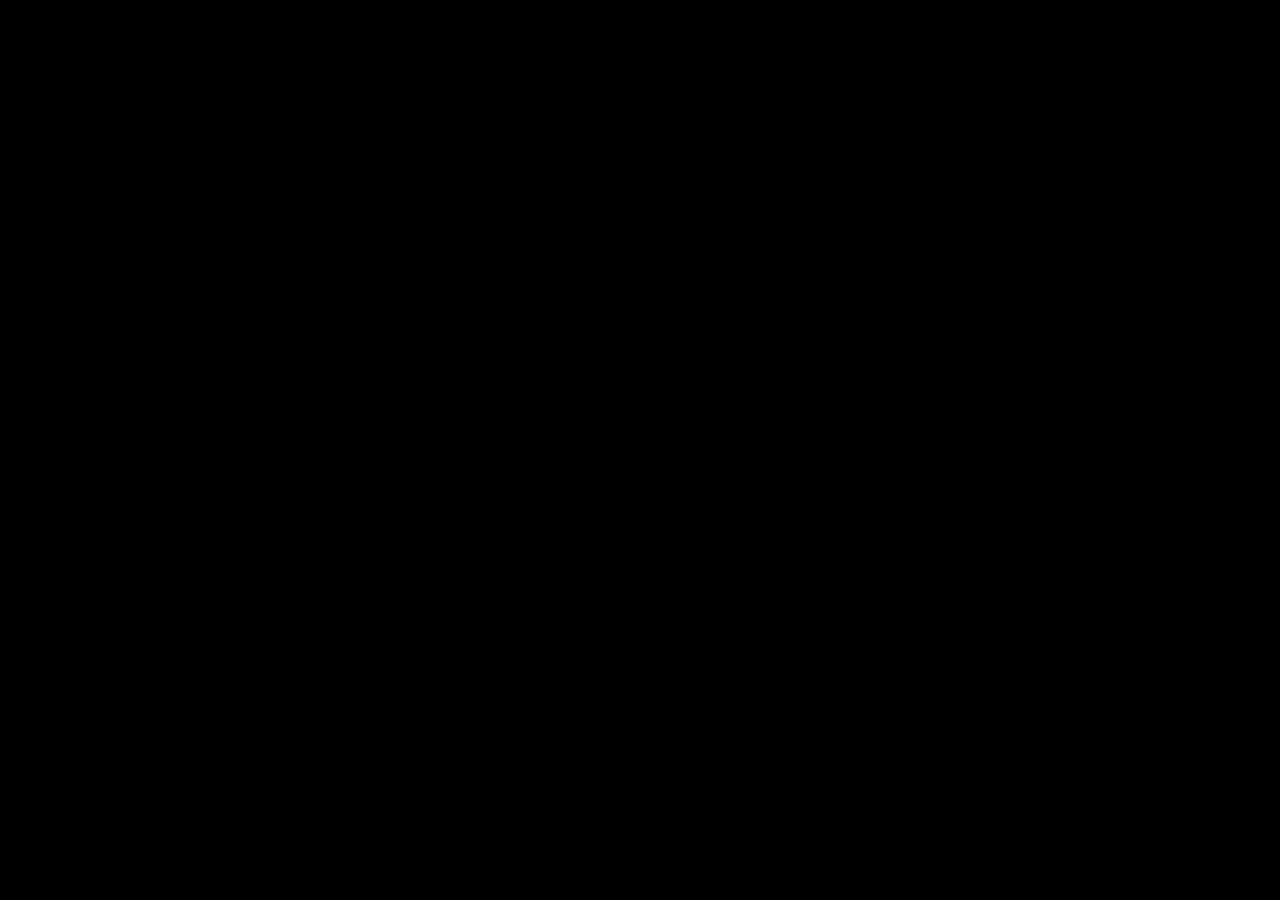
==== animals.html @ 58daccfc "multi platform filesplit test" ====
<!DOCTYPE html>
<html lang="ru">

<head>
  <meta charset="UTF-8" />
  <meta name="viewport" content="width=device-width, initial-scale=1.0" />
  <meta http-equiv="X-UA-Compatible" content="ie=edge">
  <meta name="description" content="ADD HERE!!!">
  <!--TODO WATCH UP, REMOVE COMMENT WHEN FIXED -->
  <meta name="keywords" content="Yandex, Practicum, Web, HTML5, CSS">
  <!--TODO WATCH UP, REMOVE COMMENT WHEN FIXED -->
  <meta name="author" content="Дмитрий Фадеев">
  <!--TODO WATCH UP, REMOVE COMMENT WHEN FIXED -->
  <title>HERE!!!</title>
  <!--TODO WATCH UP, REMOVE COMMENT WHEN FIXED -->
  <link rel="icon" href="favicon.ico">
  <!--TODO WATCH UP, add correct favicon -->
  <link rel="stylesheet" href="pages/index.css">
</head>

<body class="page">


</body>
</html>
---- pages/index.css ----
﻿@import url(../vendor/normalize.css);

@import url(../blocks/root/root.css);
@import url(../blocks/page/page.css);
@import url(../blocks/header/header.css);
@import url(../blocks/header/__letter/header__letter.css);
@import url(../blocks/content/content.css);
@import url(../blocks/instructions/instructions.css);
@import url(../blocks/field/field.css);
@import url(../blocks/field/__line/field__line.css);
@import url(../blocks/field/__letter/field__letter.css);
@import url(../blocks/keyboard/keyboard.css);
@import url(../blocks/keyboard/__line/keyboard__line.css);
@import url(../blocks/keyboard/__button/keyboard__button.css);
@import url(../blocks/keyboard/__button/_big/keyboard__button_big.css);
@import url(../blocks/letter/_type/letter_type_wrong.css);
@import url(../blocks/letter/_type/letter_type_misposition.css);
@import url(../blocks/letter/_type/letter_type_right.css);
@import url(../blocks/footer/footer.css);
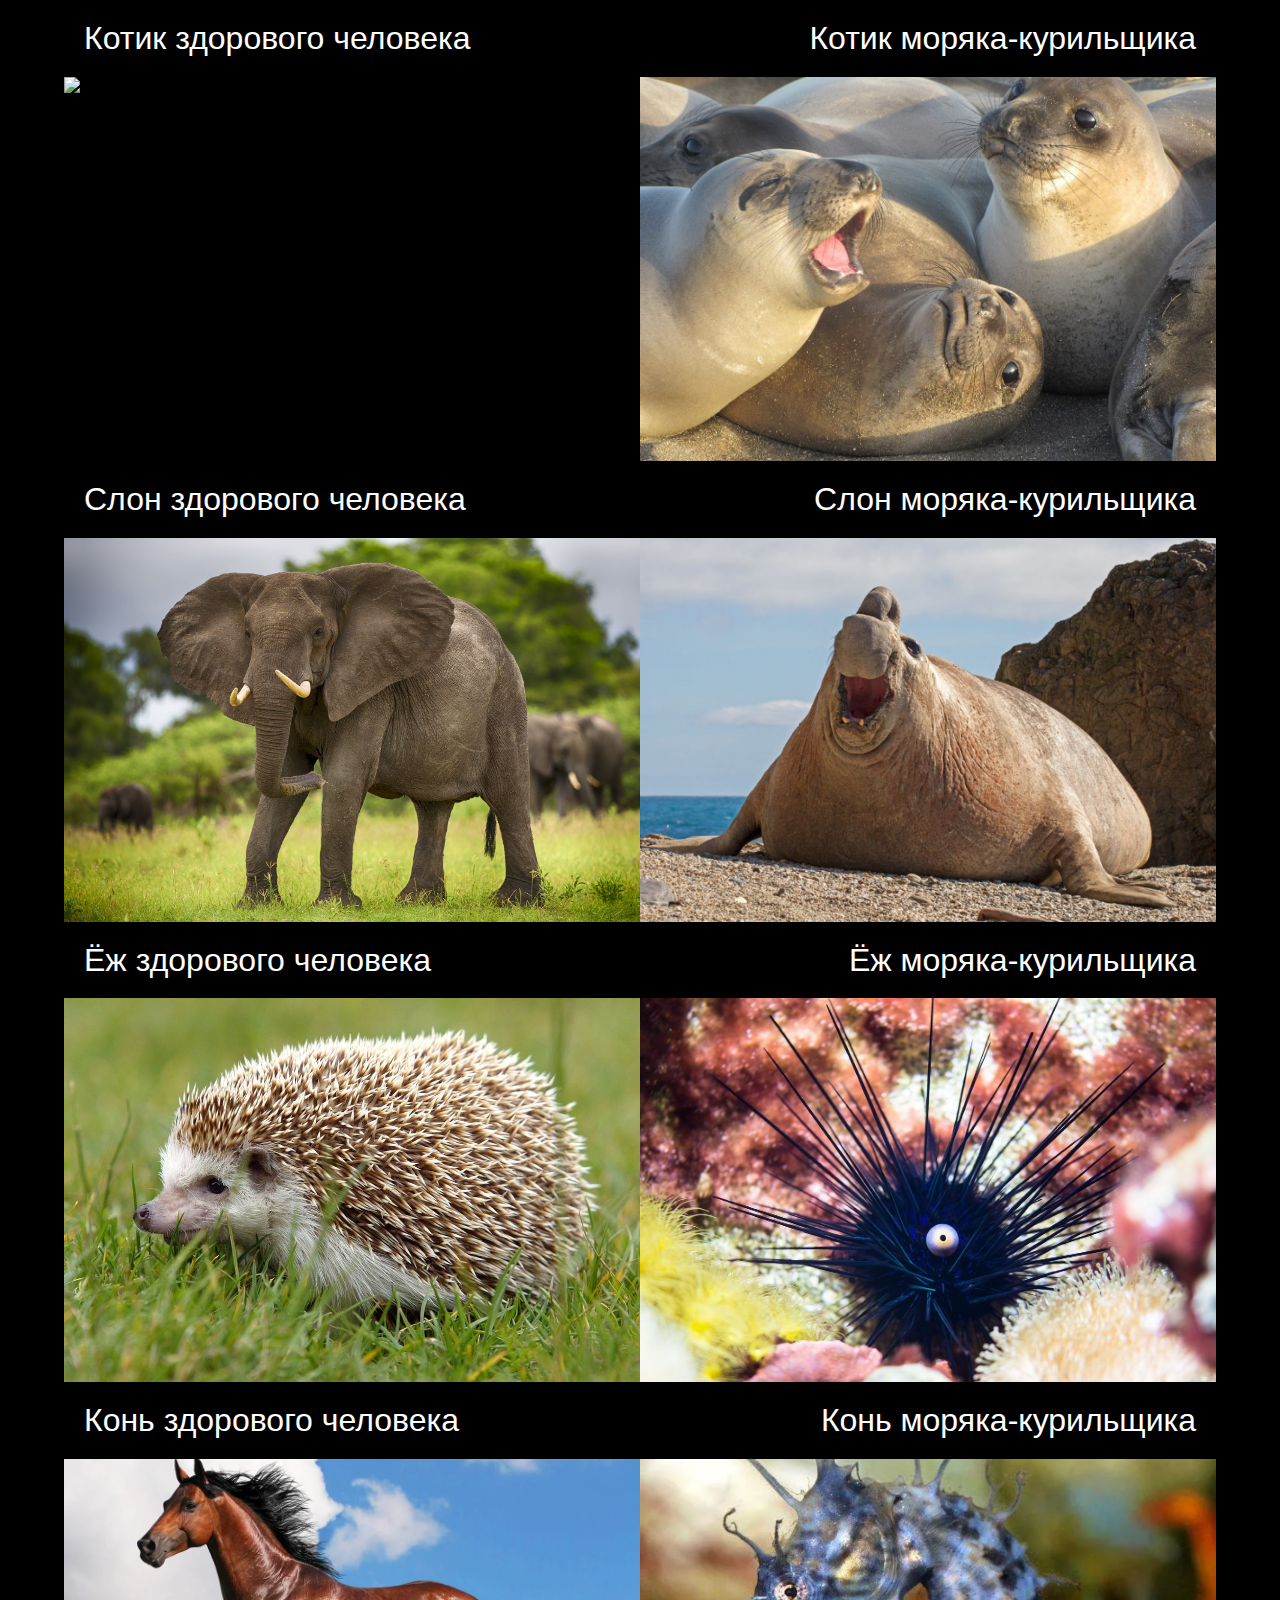
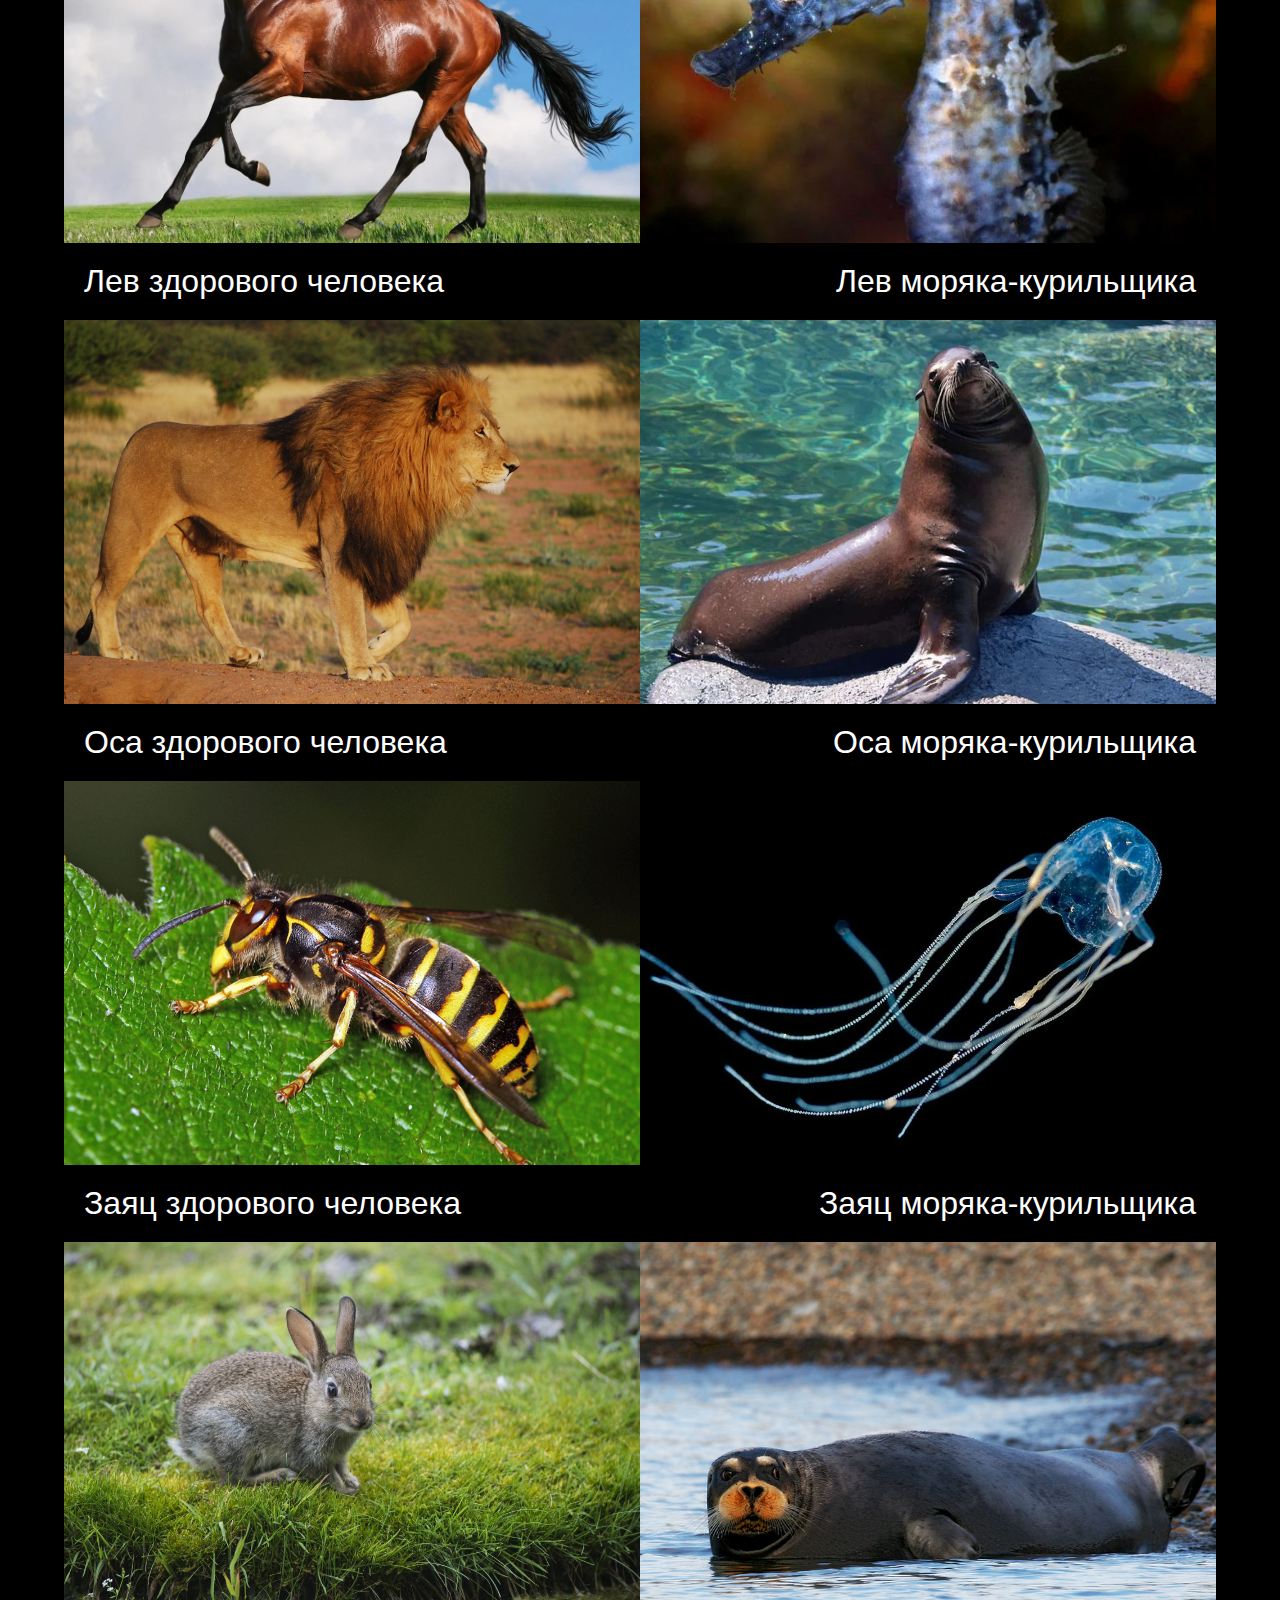
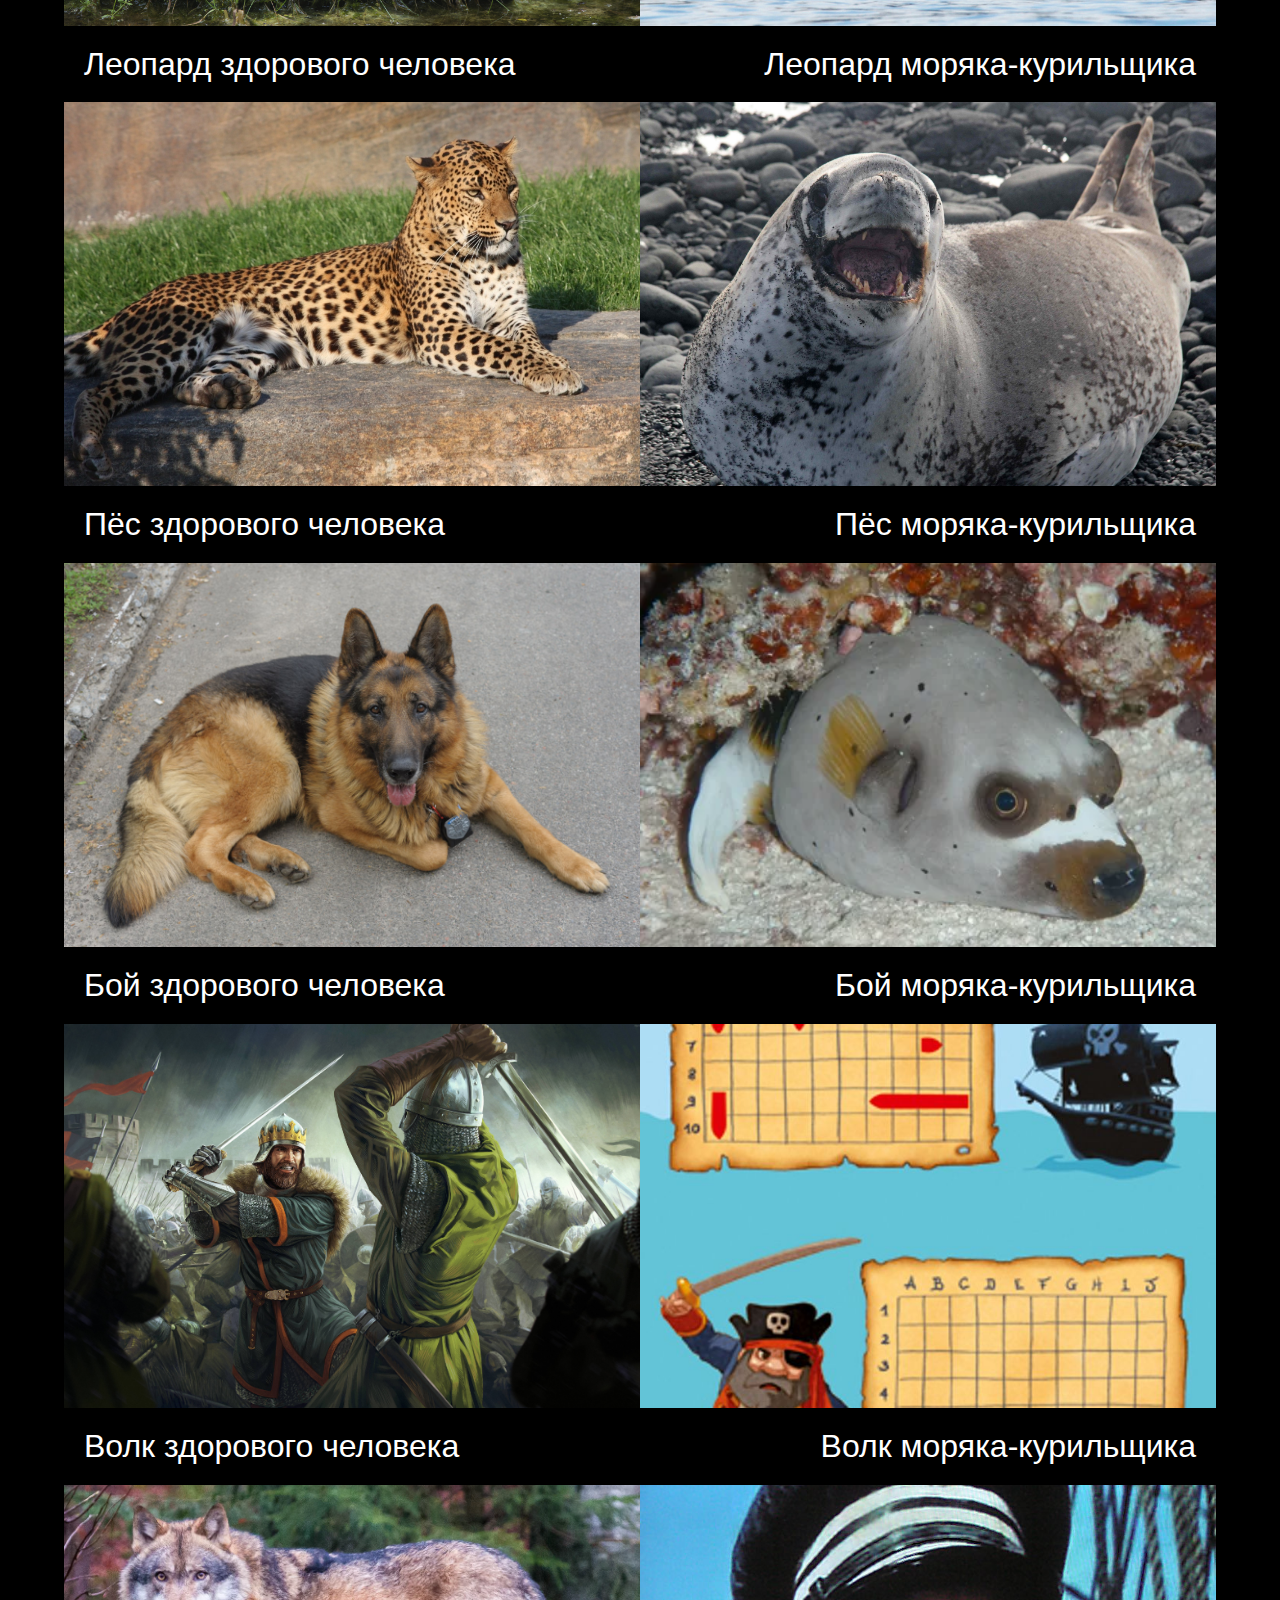
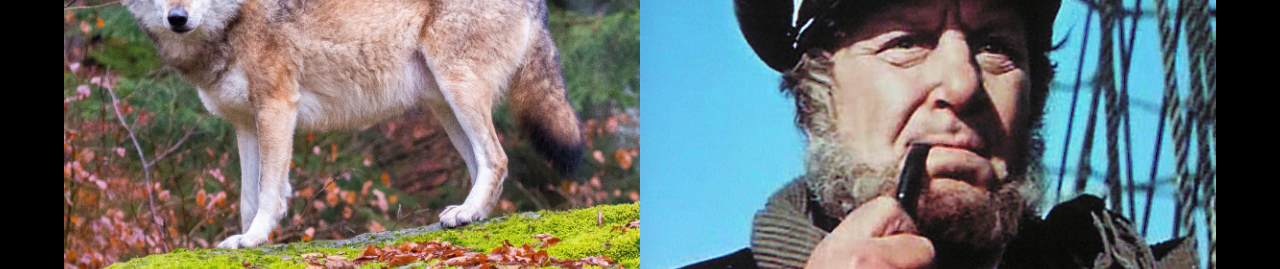
==== commit 35a39cec: "animals" ====
--- a/animals.html
+++ b/animals.html
@@ -1,25 +1,41 @@
 <!DOCTYPE html>
-<html lang="ru">
+<html lang="ru" class="root">
 
 <head>
   <meta charset="UTF-8" />
   <meta name="viewport" content="width=device-width, initial-scale=1.0" />
   <meta http-equiv="X-UA-Compatible" content="ie=edge">
-  <meta name="description" content="ADD HERE!!!">
-  <!--TODO WATCH UP, REMOVE COMMENT WHEN FIXED -->
-  <meta name="keywords" content="Yandex, Practicum, Web, HTML5, CSS">
-  <!--TODO WATCH UP, REMOVE COMMENT WHEN FIXED -->
-  <meta name="author" content="Дмитрий Фадеев">
-  <!--TODO WATCH UP, REMOVE COMMENT WHEN FIXED -->
-  <title>HERE!!!</title>
-  <!--TODO WATCH UP, REMOVE COMMENT WHEN FIXED -->
+  <meta name="description" content="Животные моряка-курильщика">
+  <meta name="keywords" content="js sea animals">
+  <meta name="author" content="Argentum4k">
+  <title>Животные моряка-курильщика</title>
   <link rel="icon" href="favicon.ico">
-  <!--TODO WATCH UP, add correct favicon -->
-  <link rel="stylesheet" href="pages/index.css">
+  <link rel="stylesheet" href="pages/animals.css">
 </head>
 
 <body class="page">
+<section class="animals">
+<!--  <div class="pair">-->
+<!--      <p class="title title_normal">Котик здорового человека</p>-->
+<!--      <p class="title title_sea">Котик моряка-курильщика</p>-->
+<!--&lt;!&ndash;    <div class="img">&ndash;&gt;-->
+<!--      <img src="./images/animals/cat.jpg" alt="" class="img img_normal">-->
+<!--      <img src="./images/animals/sea_cat.jpg" alt="" class="img img_sea">-->
+<!--&lt;!&ndash;    </div>&ndash;&gt;-->
+<!--  </div>-->
+  </section>
+<template>
+  <div class="pair">
+    <p class="title title_normal"></p>
+    <p class="title title_sea"></p>
+    <!--    <div class="img">-->
+    <img src="" alt="" class="img img_normal">
+    <img src="" alt="" class="img img_sea">
+    <!--    </div>-->
+  </div>
 
+</template>
 
+<script src="./scripts/animals.js"></script>
 </body>
 </html>
--- a/pages/animals.css
+++ b/pages/animals.css
@@ -0,0 +1,12 @@
+﻿@import url(../vendor/normalize.css);
+
+@import url(../blocks/root/root.css);
+@import url(../blocks/page/page.css);
+@import url(../blocks/animals/animals.css);
+@import url(../blocks/pair/pair.css);
+@import url(../blocks/title/title.css);
+@import url(../blocks/title/_normal/title_normal.css);
+@import url(../blocks/title/_sea/title_sea.css);
+@import url(../blocks/img/img.css);
+@import url(../blocks/img/_normal/img_normal.css);
+@import url(../blocks/img/_sea/img_sea.css);
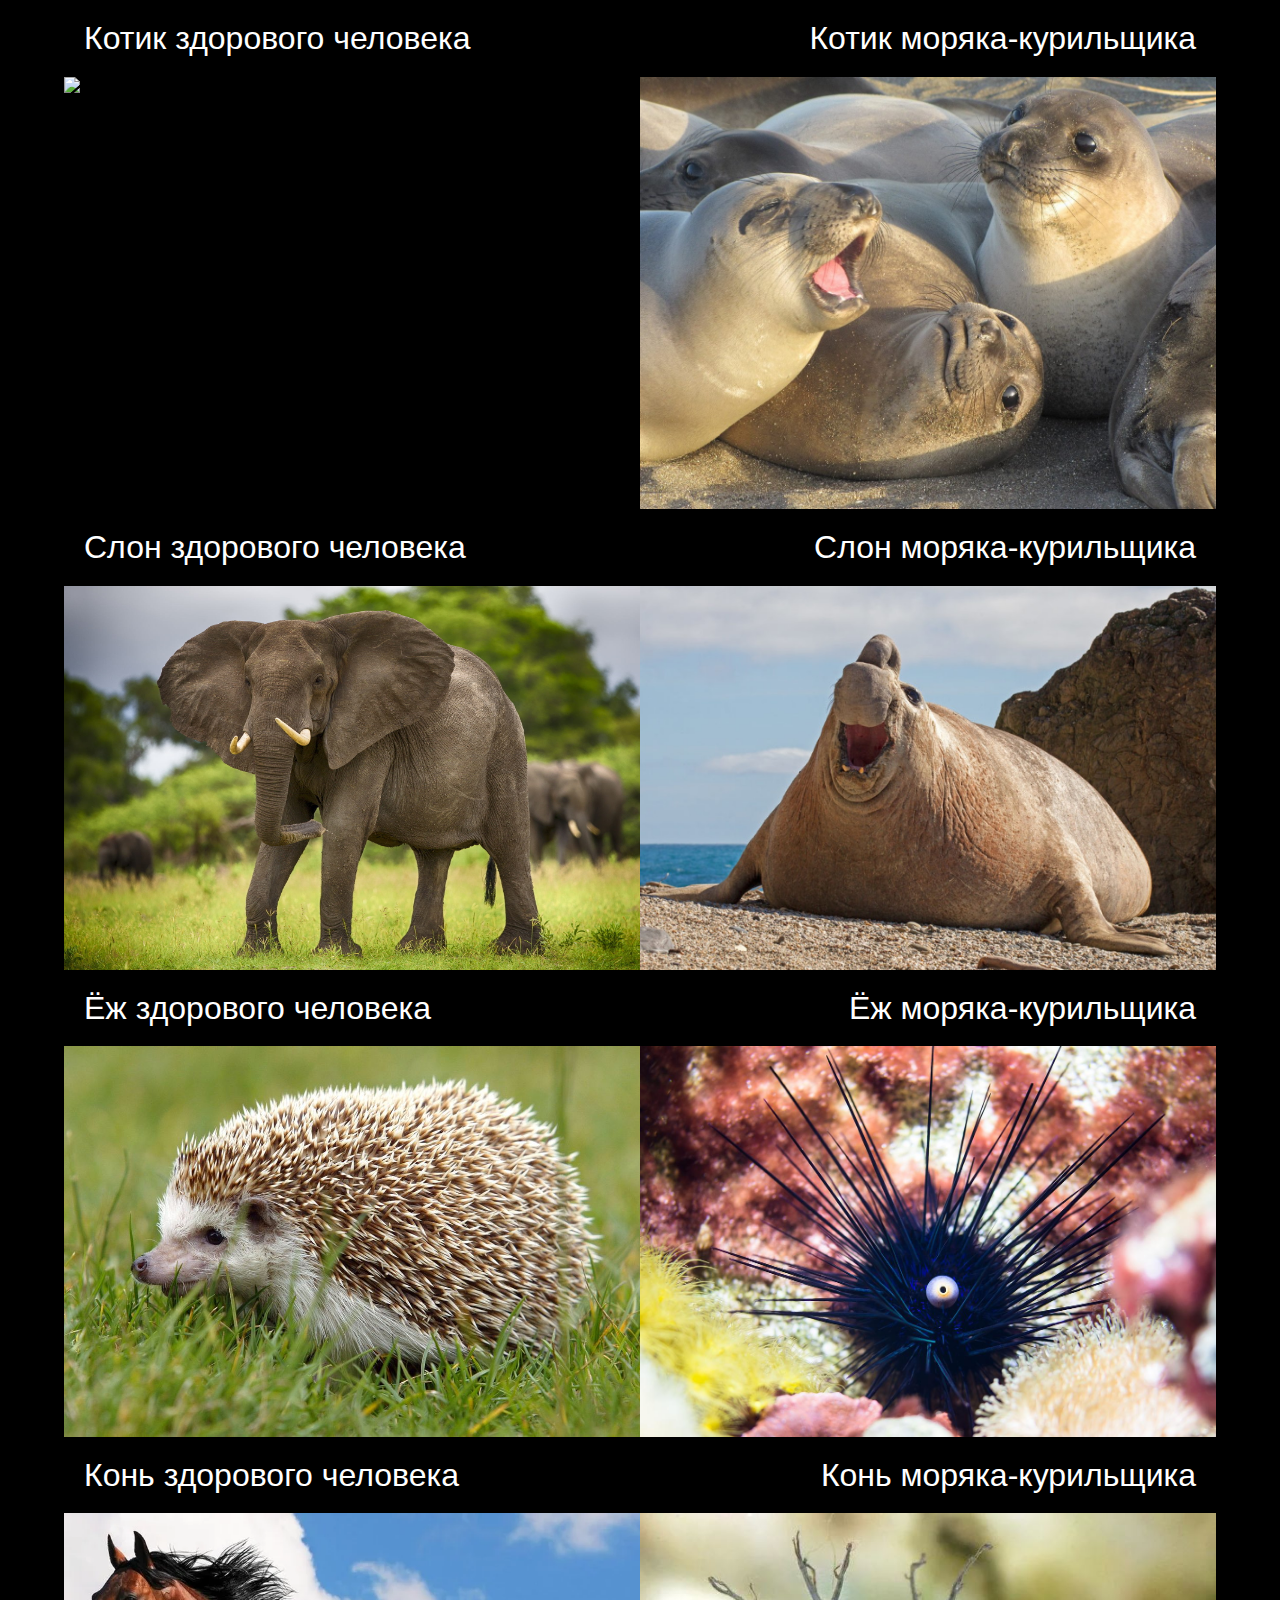
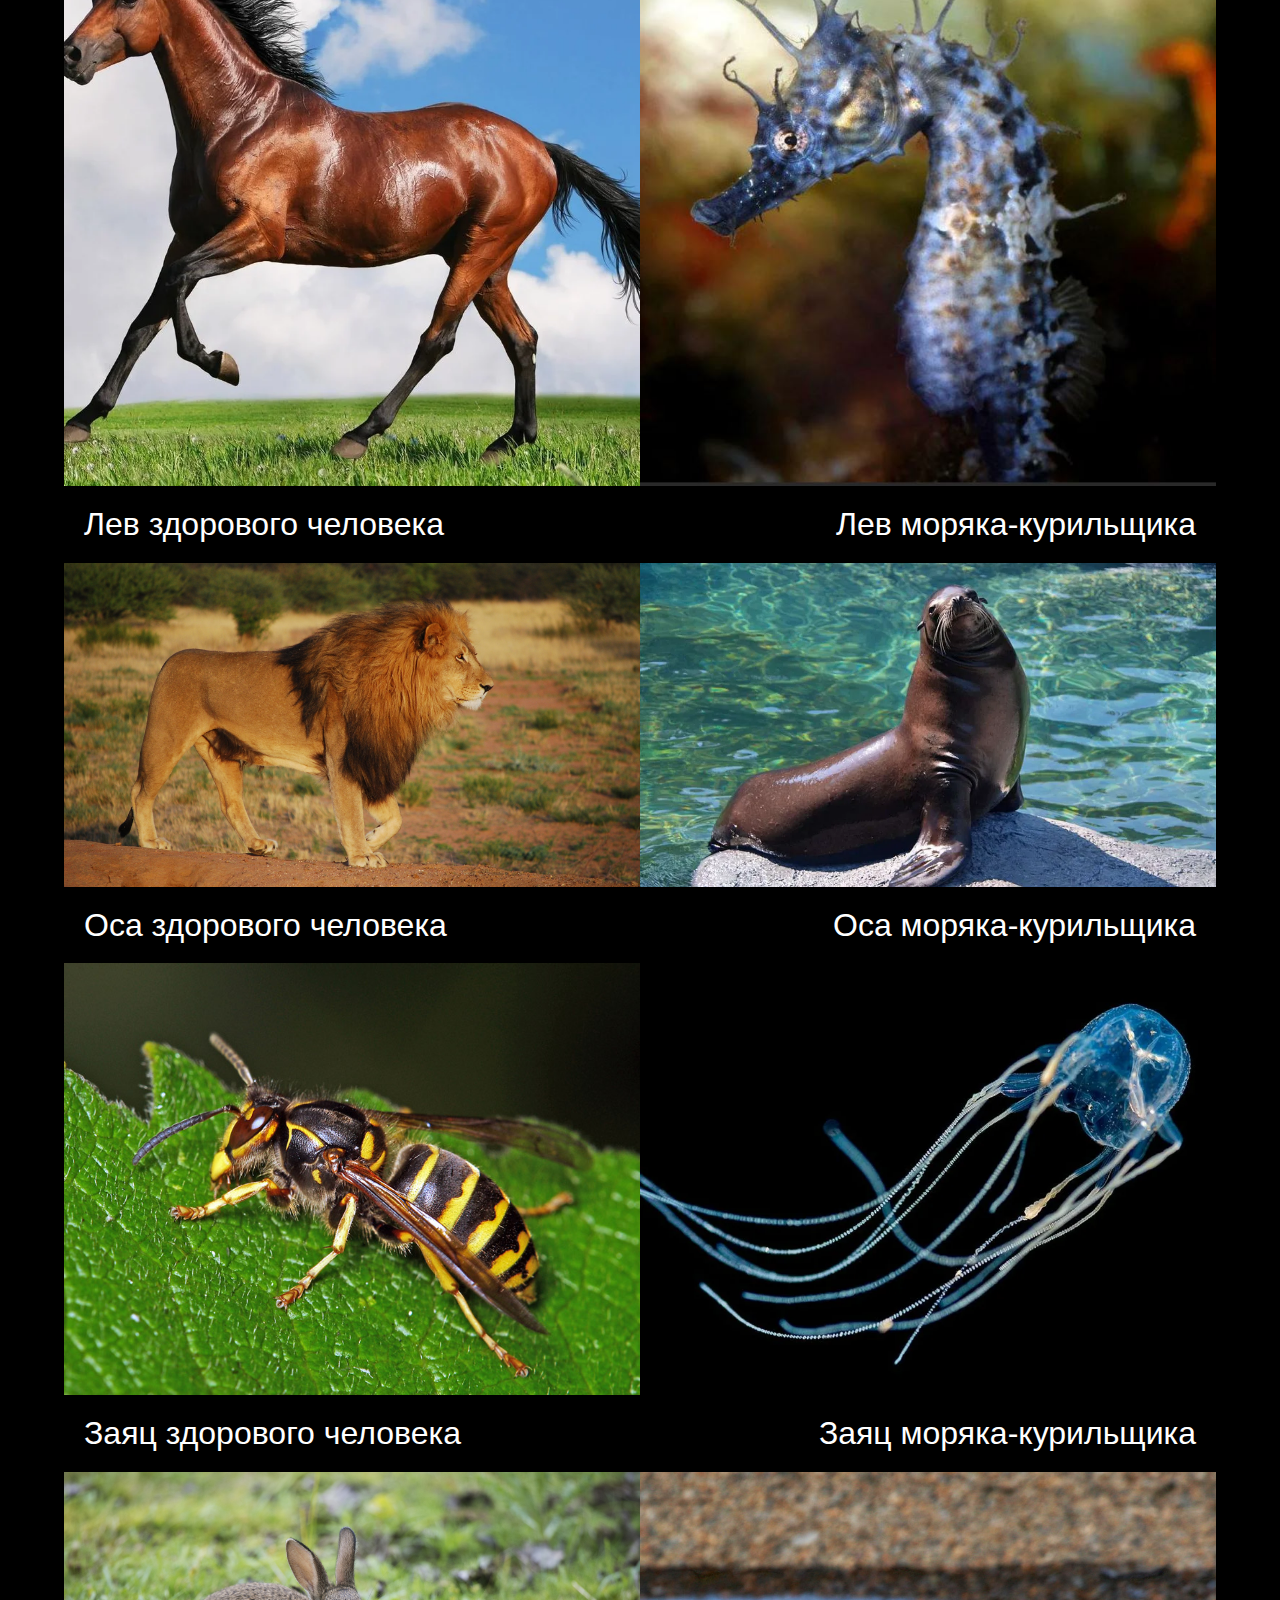
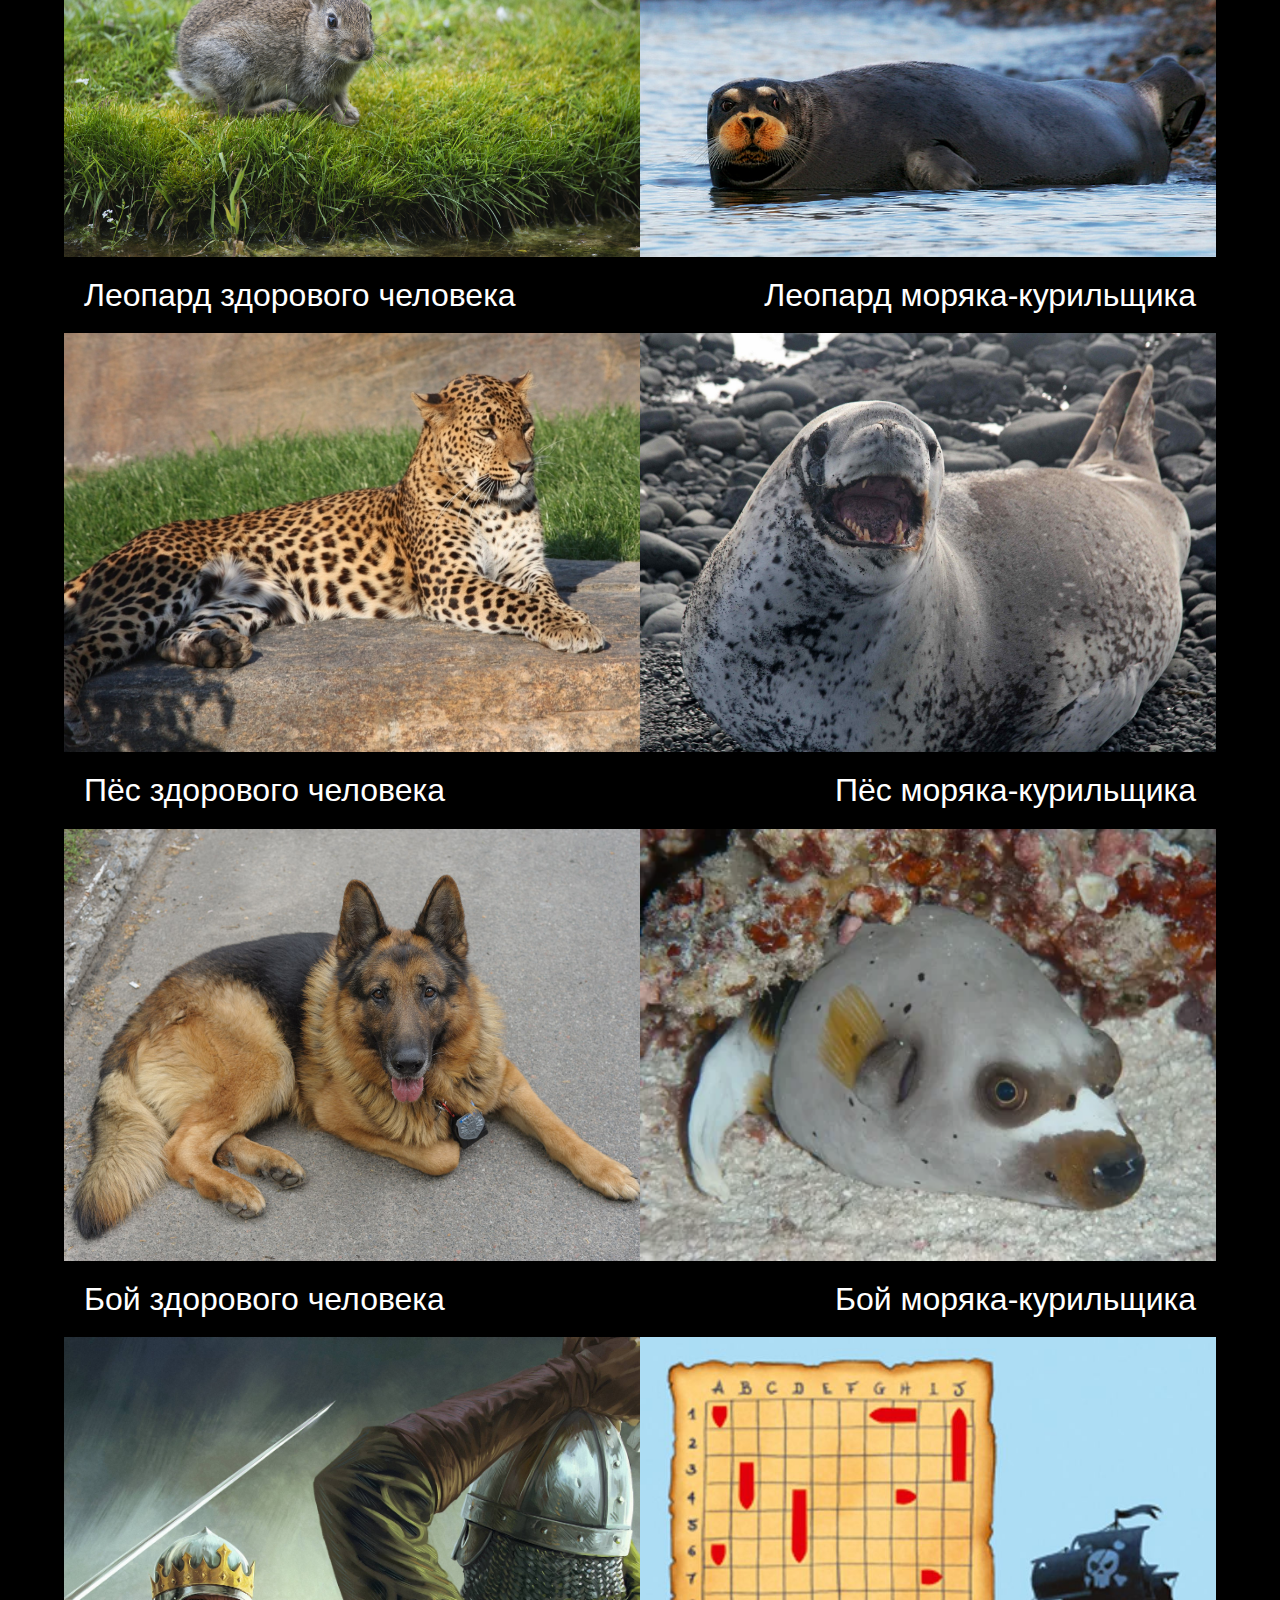
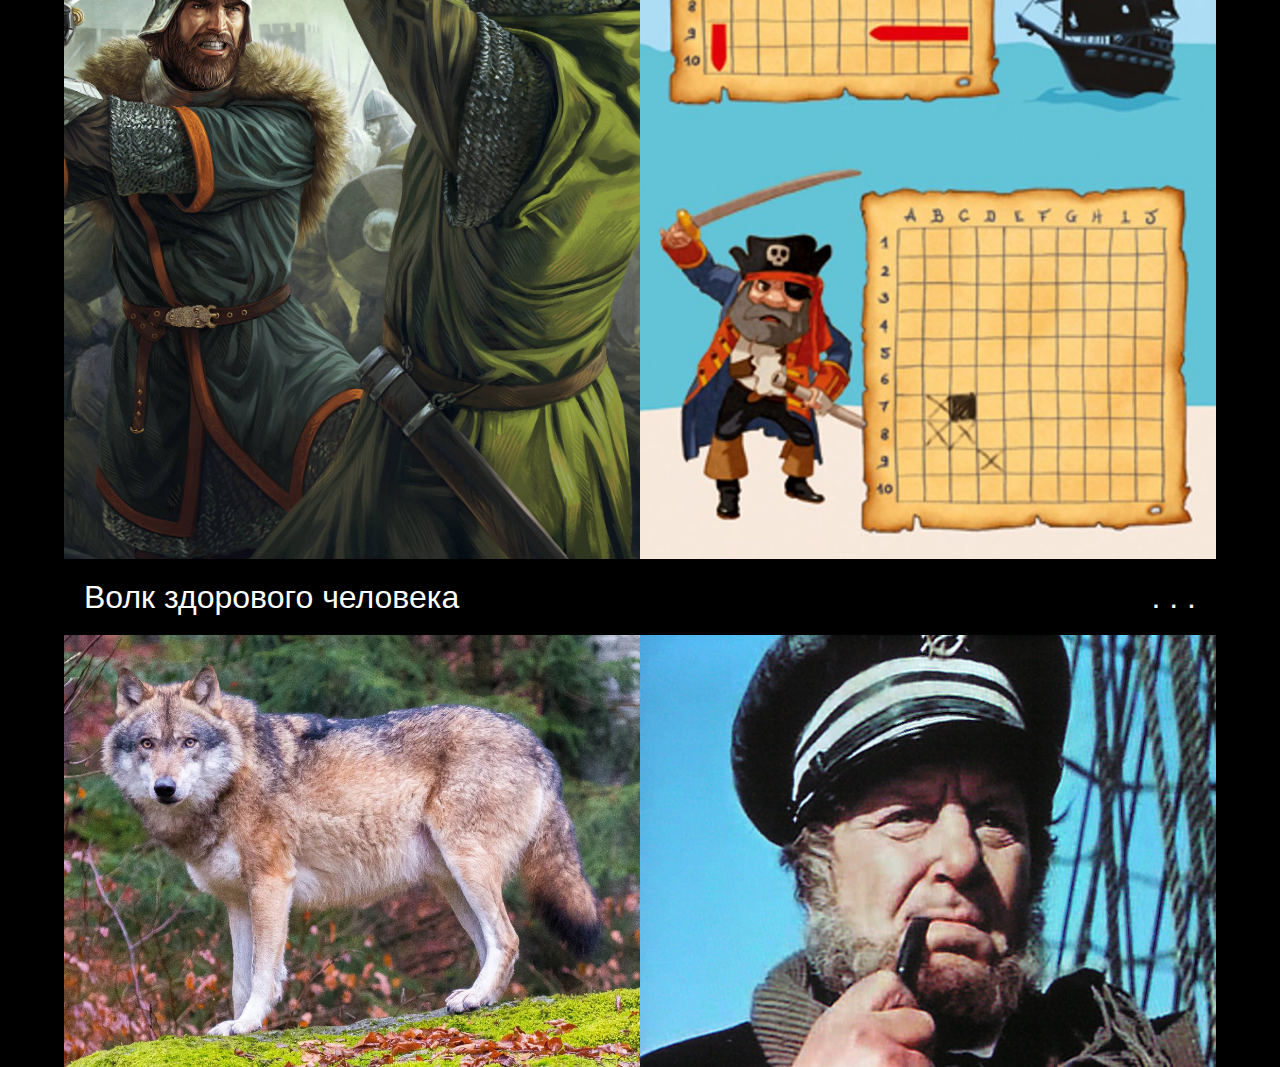
==== commit 6c0c33dd: "клавиатура" ====
--- a/animals.html
+++ b/animals.html
@@ -15,23 +15,13 @@
 
 <body class="page">
 <section class="animals">
-<!--  <div class="pair">-->
-<!--      <p class="title title_normal">Котик здорового человека</p>-->
-<!--      <p class="title title_sea">Котик моряка-курильщика</p>-->
-<!--&lt;!&ndash;    <div class="img">&ndash;&gt;-->
-<!--      <img src="./images/animals/cat.jpg" alt="" class="img img_normal">-->
-<!--      <img src="./images/animals/sea_cat.jpg" alt="" class="img img_sea">-->
-<!--&lt;!&ndash;    </div>&ndash;&gt;-->
-<!--  </div>-->
-  </section>
+</section>
 <template>
   <div class="pair">
     <p class="title title_normal"></p>
     <p class="title title_sea"></p>
-    <!--    <div class="img">-->
     <img src="" alt="" class="img img_normal">
     <img src="" alt="" class="img img_sea">
-    <!--    </div>-->
   </div>
 
 </template>
